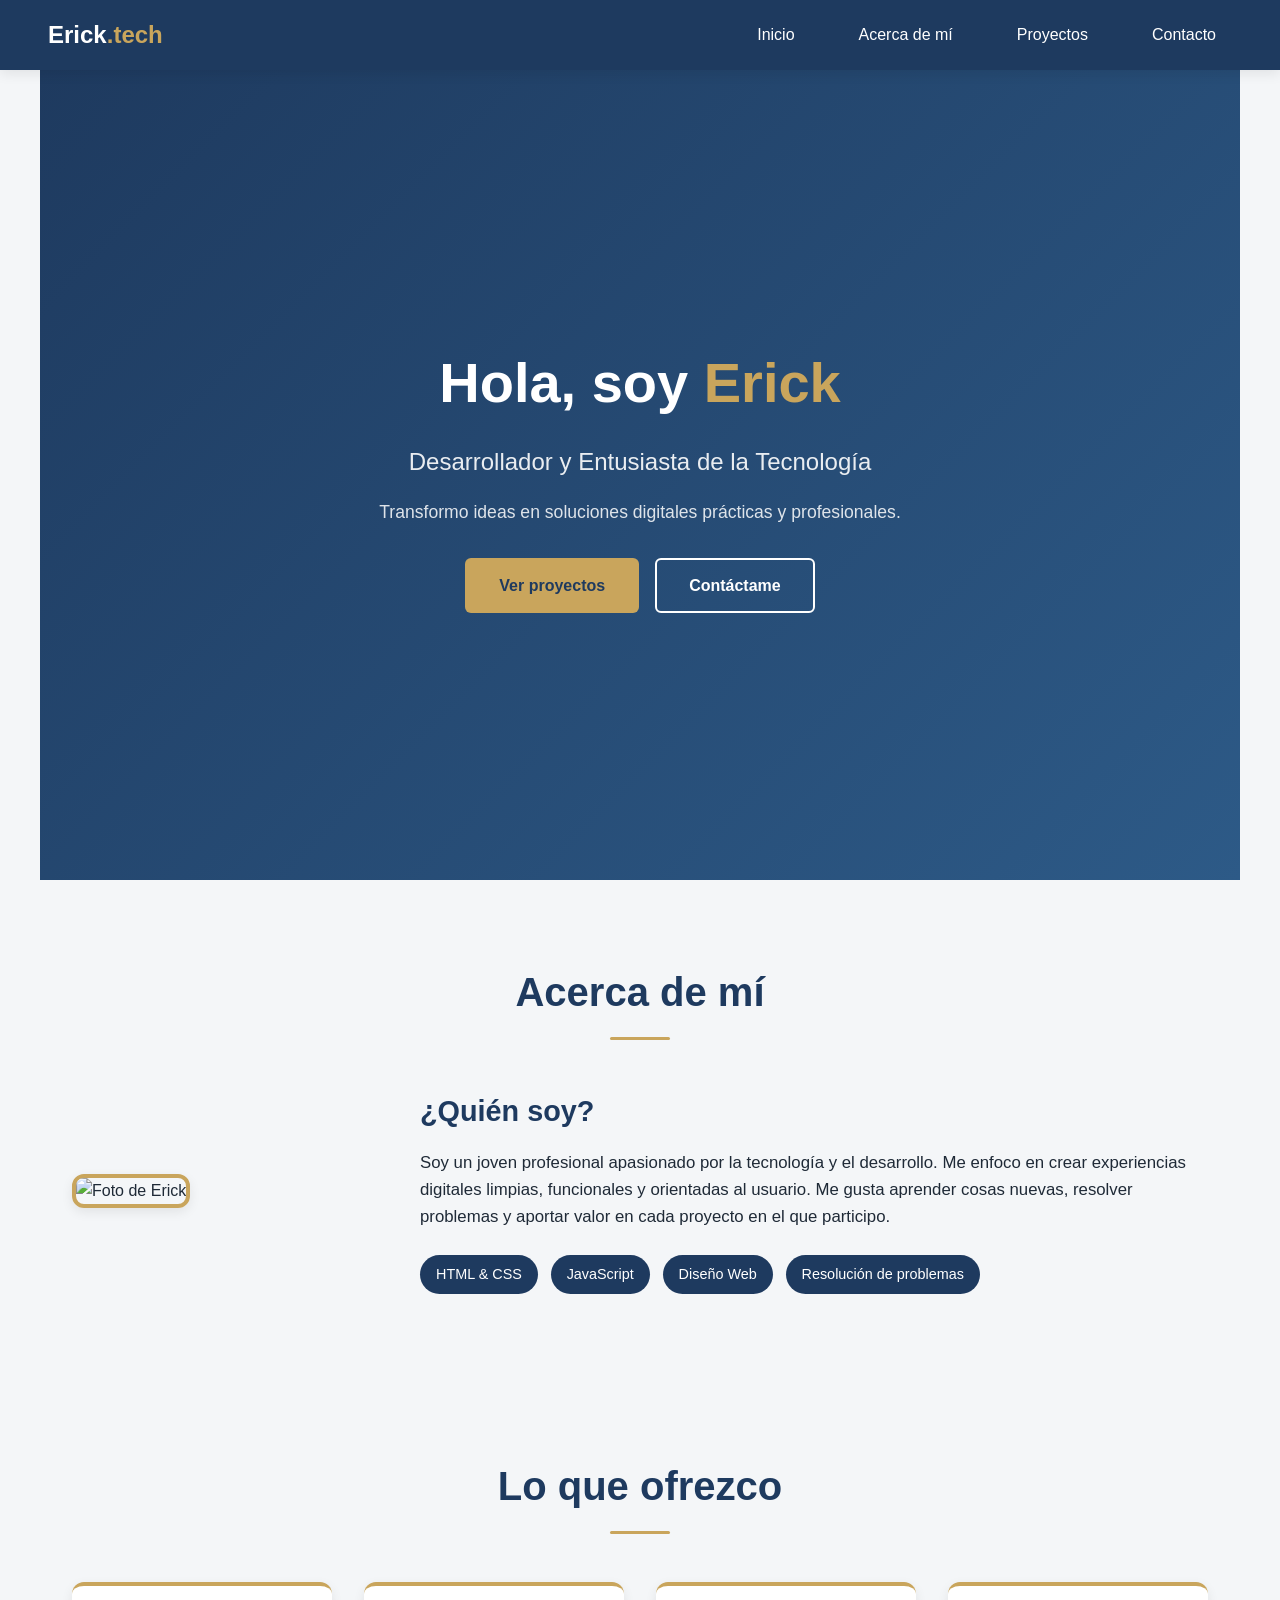
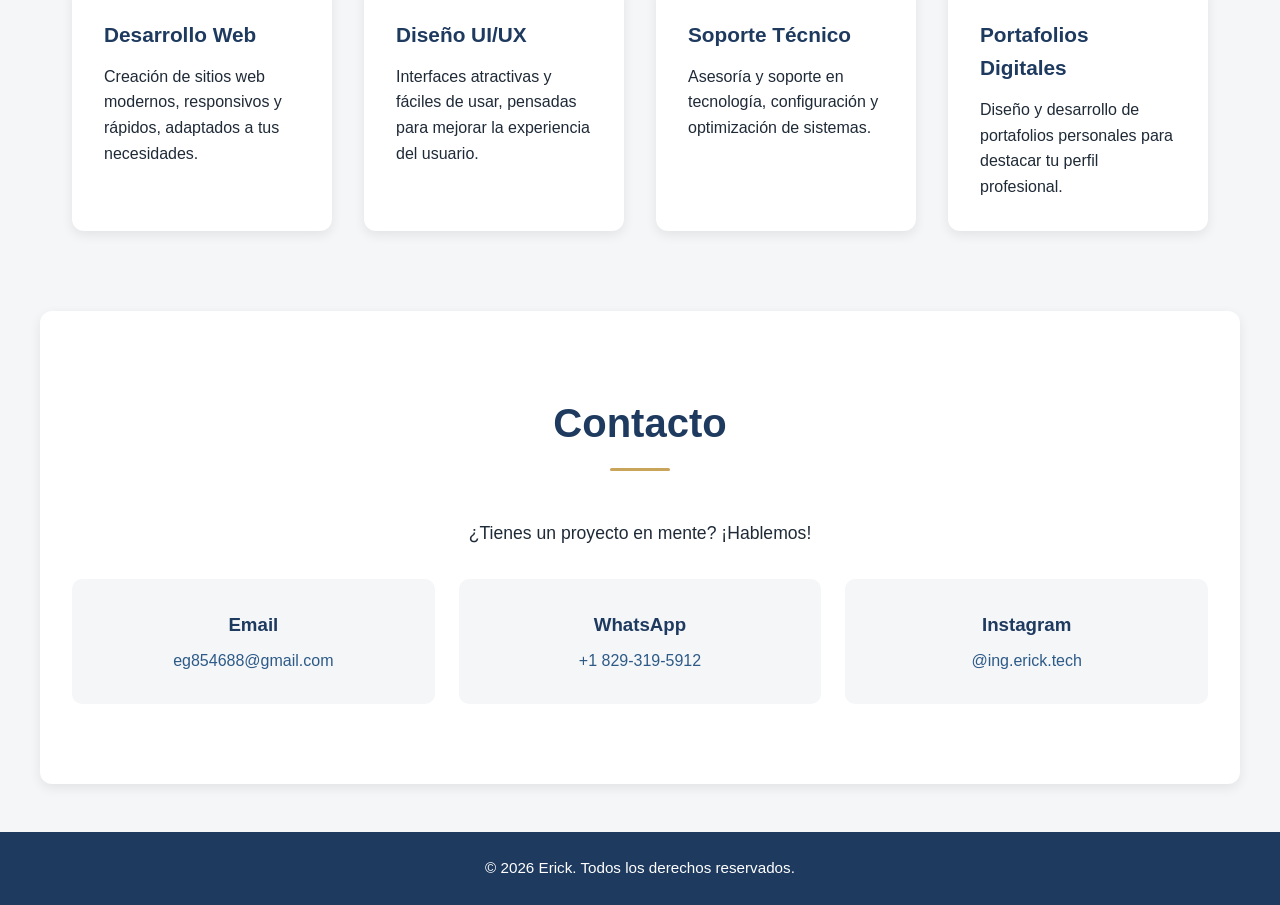
==== index.html @ cdd1d6f6 "primer commit" ====
<!DOCTYPE html>
<html lang="es">
<head>
    <meta charset="UTF-8">
    <meta name="viewport" content="width=device-width, initial-scale=1.0">
    <title>Erick | Portafolio Digital</title>
    <link rel="stylesheet" href="styles.css">
</head>
<body>
    <!-- Barra de navegación -->
    <header class="navbar">
        <div class="logo">Erick<span>.tech</span></div>
        <nav>
            <ul class="nav-links">
                <li><a href="#inicio">Inicio</a></li>
                <li><a href="#sobre-mi">Acerca de mí</a></li>
                <li><a href="#proyectos">Proyectos</a></li>
                <li><a href="#contacto">Contacto</a></li>
            </ul>
        </nav>
    </header>

    <!-- Sección Inicio -->
    <section id="inicio" class="hero">
        <div class="hero-content">
            <h1>Hola, soy <span class="highlight">Erick</span></h1>
            <h2>Desarrollador y Entusiasta de la Tecnología</h2>
            <p>Transformo ideas en soluciones digitales prácticas y profesionales.</p>
            <div class="hero-buttons">
                <a href="#proyectos" class="btn btn-primary">Ver proyectos</a>
                <a href="#contacto" class="btn btn-secondary">Contáctame</a>
            </div>
        </div>
    </section>

    <!-- Sección Acerca de mí -->
    <section id="sobre-mi" class="about">
        <h2 class="section-title">Acerca de mí</h2>
        <div class="about-container">
            <div class="about-photo">
                <img src="imagenes/DSC01850 copia.jpg.jpeg" alt="Foto de Erick">
            </div>
            <div class="about-text">
                <h3>¿Quién soy?</h3>
                <p>
                    Soy un joven profesional apasionado por la tecnología y el desarrollo.
                    Me enfoco en crear experiencias digitales limpias, funcionales y
                    orientadas al usuario. Me gusta aprender cosas nuevas, resolver
                    problemas y aportar valor en cada proyecto en el que participo.
                </p>
                <ul class="skills">
                    <li>HTML & CSS</li>
                    <li>JavaScript</li>
                    <li>Diseño Web</li>
                    <li>Resolución de problemas</li>
                </ul>
            </div>
        </div>
    </section>

    <!-- Sección Proyectos / Servicios -->
    <section id="proyectos" class="projects">
        <h2 class="section-title">Lo que ofrezco</h2>
        <div class="projects-grid">
            <div class="project-card">
                <h3>Desarrollo Web</h3>
                <p>Creación de sitios web modernos, responsivos y rápidos, adaptados a tus necesidades.</p>
            </div>
            <div class="project-card">
                <h3>Diseño UI/UX</h3>
                <p>Interfaces atractivas y fáciles de usar, pensadas para mejorar la experiencia del usuario.</p>
            </div>
            <div class="project-card">
                <h3>Soporte Técnico</h3>
                <p>Asesoría y soporte en tecnología, configuración y optimización de sistemas.</p>
            </div>
            <div class="project-card">
                <h3>Portafolios Digitales</h3>
                <p>Diseño y desarrollo de portafolios personales para destacar tu perfil profesional.</p>
            </div>
        </div>
    </section>

    <!-- Sección Contacto -->
    <section id="contacto" class="contact">
        <h2 class="section-title">Contacto</h2>
        <p class="contact-intro">¿Tienes un proyecto en mente? ¡Hablemos!</p>
        <div class="contact-grid">
            <a href="mailto:eg854688@gmail.com" class="contact-card">
                <h3>Email</h3>
                <p>eg854688@gmail.com</p>
            </a>
            <a href="https://wa.me/18293195912" target="_blank" class="contact-card">
                <h3>WhatsApp</h3>
                <p>+1 829-319-5912</p>
            </a>
            <a href="https://instagram.com/ing.erick.tech" target="_blank" class="contact-card">
                <h3>Instagram</h3>
                <p>@ing.erick.tech</p>
            </a>
        </div>
    </section>

    <footer class="footer">
        <p>&copy; 2026 Erick. Todos los derechos reservados.</p>
    </footer>
</body>
</html>
---- styles.css ----
/* ===== Reset y base ===== */
* {
    margin: 0;
    padding: 0;
    box-sizing: border-box;
}

:root {
    --color-primario: #1e3a5f;     /* Azul profundo */
    --color-secundario: #2d5a87;   /* Azul medio */
    --color-acento: #c9a55c;       /* Dorado elegante */
    --color-fondo: #f4f6f8;        /* Gris muy claro */
    --color-texto: #1f2a37;        /* Gris oscuro */
    --color-texto-claro: #ffffff;
    --color-tarjeta: #ffffff;
    --sombra: 0 4px 12px rgba(0, 0, 0, 0.08);
    --sombra-hover: 0 8px 20px rgba(0, 0, 0, 0.15);
    --transicion: all 0.3s ease;
}

body {
    font-family: 'Segoe UI', Tahoma, Geneva, Verdana, sans-serif;
    background-color: var(--color-fondo);
    color: var(--color-texto);
    line-height: 1.6;
    scroll-behavior: smooth;
}

html {
    scroll-behavior: smooth;
}

/* ===== Navbar ===== */
.navbar {
    position: sticky;
    top: 0;
    z-index: 100;
    display: flex;
    justify-content: space-between;
    align-items: center;
    padding: 1rem 3rem;
    background-color: var(--color-primario);
    box-shadow: var(--sombra);
}

.logo {
    font-size: 1.5rem;
    font-weight: bold;
    color: var(--color-texto-claro);
}

.logo span {
    color: var(--color-acento);
}

.nav-links {
    display: flex;
    list-style: none;
    gap: 2rem;
}

.nav-links a {
    color: var(--color-texto-claro);
    text-decoration: none;
    font-weight: 500;
    padding: 0.5rem 1rem;
    border-radius: 6px;
    transition: var(--transicion);
}

.nav-links a:hover {
    background-color: var(--color-secundario);
    color: var(--color-acento);
}

/* ===== Hero ===== */
.hero {
    min-height: 90vh;
    display: flex;
    align-items: center;
    justify-content: center;
    padding: 2rem;
    background: linear-gradient(135deg, var(--color-primario) 0%, var(--color-secundario) 100%);
    color: var(--color-texto-claro);
    text-align: center;
}

.hero-content h1 {
    font-size: 3.5rem;
    margin-bottom: 1rem;
}

.highlight {
    color: var(--color-acento);
}

.hero-content h2 {
    font-size: 1.5rem;
    font-weight: 400;
    margin-bottom: 1rem;
    opacity: 0.9;
}

.hero-content p {
    font-size: 1.1rem;
    margin-bottom: 2rem;
    opacity: 0.85;
}

.hero-buttons {
    display: flex;
    gap: 1rem;
    justify-content: center;
    flex-wrap: wrap;
}

.btn {
    padding: 0.8rem 2rem;
    border-radius: 6px;
    text-decoration: none;
    font-weight: 600;
    transition: var(--transicion);
    display: inline-block;
    cursor: pointer;
    border: 2px solid transparent;
}

.btn-primary {
    background-color: var(--color-acento);
    color: var(--color-primario);
}

.btn-primary:hover {
    background-color: transparent;
    border-color: var(--color-acento);
    color: var(--color-acento);
}

.btn-secondary {
    background-color: transparent;
    border-color: var(--color-texto-claro);
    color: var(--color-texto-claro);
}

.btn-secondary:hover {
    background-color: var(--color-texto-claro);
    color: var(--color-primario);
}

/* ===== Secciones generales ===== */
section {
    padding: 5rem 2rem;
    max-width: 1200px;
    margin: 0 auto;
}

.section-title {
    font-size: 2.5rem;
    text-align: center;
    margin-bottom: 3rem;
    color: var(--color-primario);
    position: relative;
}

.section-title::after {
    content: '';
    display: block;
    width: 60px;
    height: 3px;
    background-color: var(--color-acento);
    margin: 0.8rem auto 0;
    border-radius: 2px;
}

/* ===== Acerca de mí ===== */
.about-container {
    display: flex;
    gap: 3rem;
    align-items: center;
    flex-wrap: wrap;
    justify-content: center;
}

.about-photo {
    flex: 0 0 300px;
}

.about-photo img {
    width: 100%;
    border-radius: 12px;
    box-shadow: var(--sombra);
    border: 4px solid var(--color-acento);
    transition: var(--transicion);
}

.about-photo img:hover {
    transform: translateY(-5px);
    box-shadow: var(--sombra-hover);
}

.about-text {
    flex: 1;
    min-width: 280px;
}

.about-text h3 {
    font-size: 1.8rem;
    color: var(--color-primario);
    margin-bottom: 1rem;
}

.about-text p {
    margin-bottom: 1.5rem;
    font-size: 1.05rem;
}

.skills {
    list-style: none;
    display: flex;
    flex-wrap: wrap;
    gap: 0.8rem;
}

.skills li {
    background-color: var(--color-primario);
    color: var(--color-texto-claro);
    padding: 0.5rem 1rem;
    border-radius: 20px;
    font-size: 0.9rem;
    font-weight: 500;
}

/* ===== Proyectos ===== */
.projects-grid {
    display: grid;
    grid-template-columns: repeat(auto-fit, minmax(250px, 1fr));
    gap: 2rem;
}

.project-card {
    background-color: var(--color-tarjeta);
    padding: 2rem;
    border-radius: 12px;
    box-shadow: var(--sombra);
    transition: var(--transicion);
    border-top: 4px solid var(--color-acento);
}

.project-card:hover {
    transform: translateY(-8px);
    box-shadow: var(--sombra-hover);
}

.project-card h3 {
    color: var(--color-primario);
    margin-bottom: 0.8rem;
    font-size: 1.3rem;
}

/* ===== Contacto ===== */
.contact {
    background-color: var(--color-tarjeta);
    border-radius: 12px;
    box-shadow: var(--sombra);
    margin-bottom: 3rem;
}

.contact-intro {
    text-align: center;
    font-size: 1.1rem;
    margin-bottom: 2rem;
    color: var(--color-texto);
}

.contact-grid {
    display: grid;
    grid-template-columns: repeat(auto-fit, minmax(220px, 1fr));
    gap: 1.5rem;
}

.contact-card {
    background-color: var(--color-fondo);
    padding: 1.8rem;
    border-radius: 10px;
    text-align: center;
    text-decoration: none;
    color: var(--color-texto);
    transition: var(--transicion);
    border: 2px solid transparent;
}

.contact-card:hover {
    border-color: var(--color-acento);
    transform: translateY(-4px);
    background-color: var(--color-tarjeta);
}

.contact-card h3 {
    color: var(--color-primario);
    margin-bottom: 0.5rem;
}

.contact-card p {
    color: var(--color-secundario);
    font-weight: 500;
    word-break: break-word;
}

/* ===== Footer ===== */
.footer {
    background-color: var(--color-primario);
    color: var(--color-texto-claro);
    text-align: center;
    padding: 1.5rem;
    font-size: 0.95rem;
}

/* ===== Responsive ===== */
@media (max-width: 768px) {
    .navbar {
        flex-direction: column;
        padding: 1rem;
        gap: 1rem;
    }

    .nav-links {
        gap: 1rem;
        flex-wrap: wrap;
        justify-content: center;
    }

    .hero-content h1 {
        font-size: 2.2rem;
    }

    .hero-content h2 {
        font-size: 1.2rem;
    }

    .section-title {
        font-size: 2rem;
    }

    .about-container {
        flex-direction: column;
        text-align: center;
    }

    .skills {
        justify-content: center;
    }

    section {
        padding: 3rem 1.5rem;
    }
}
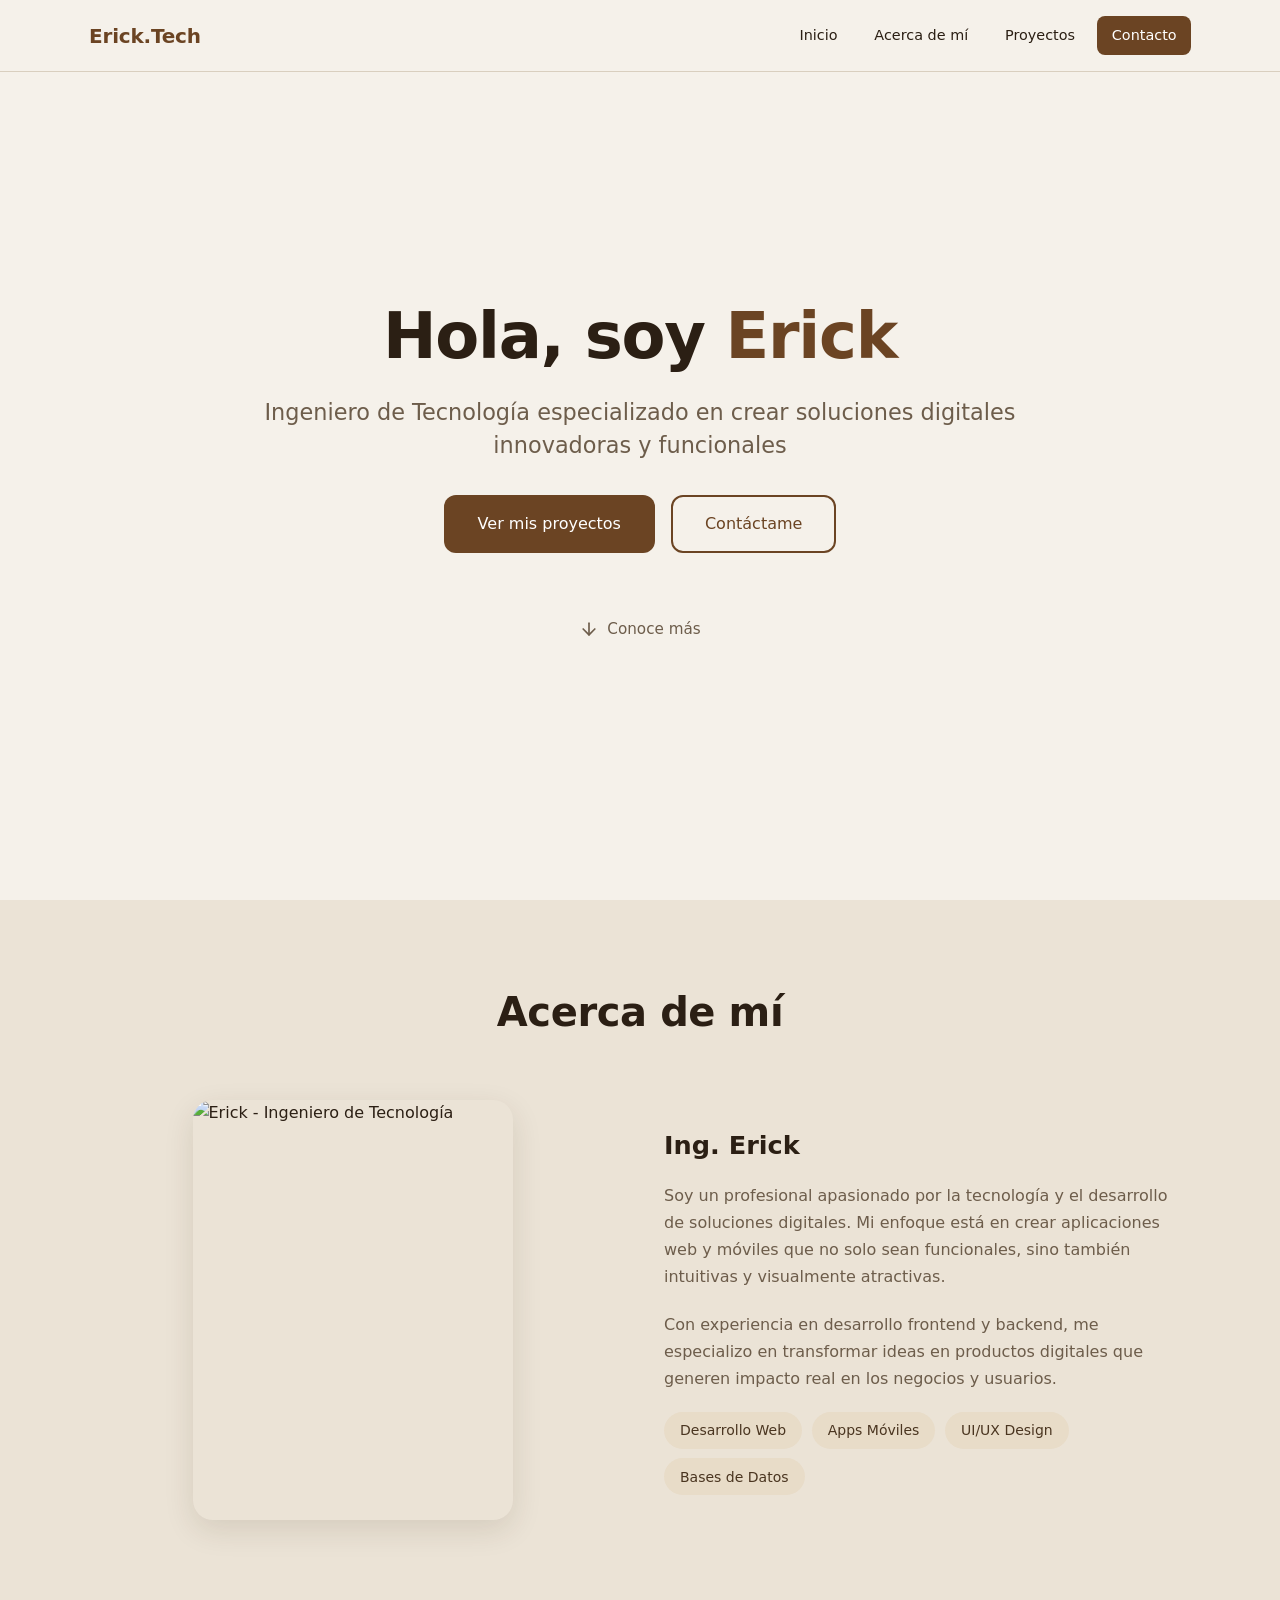
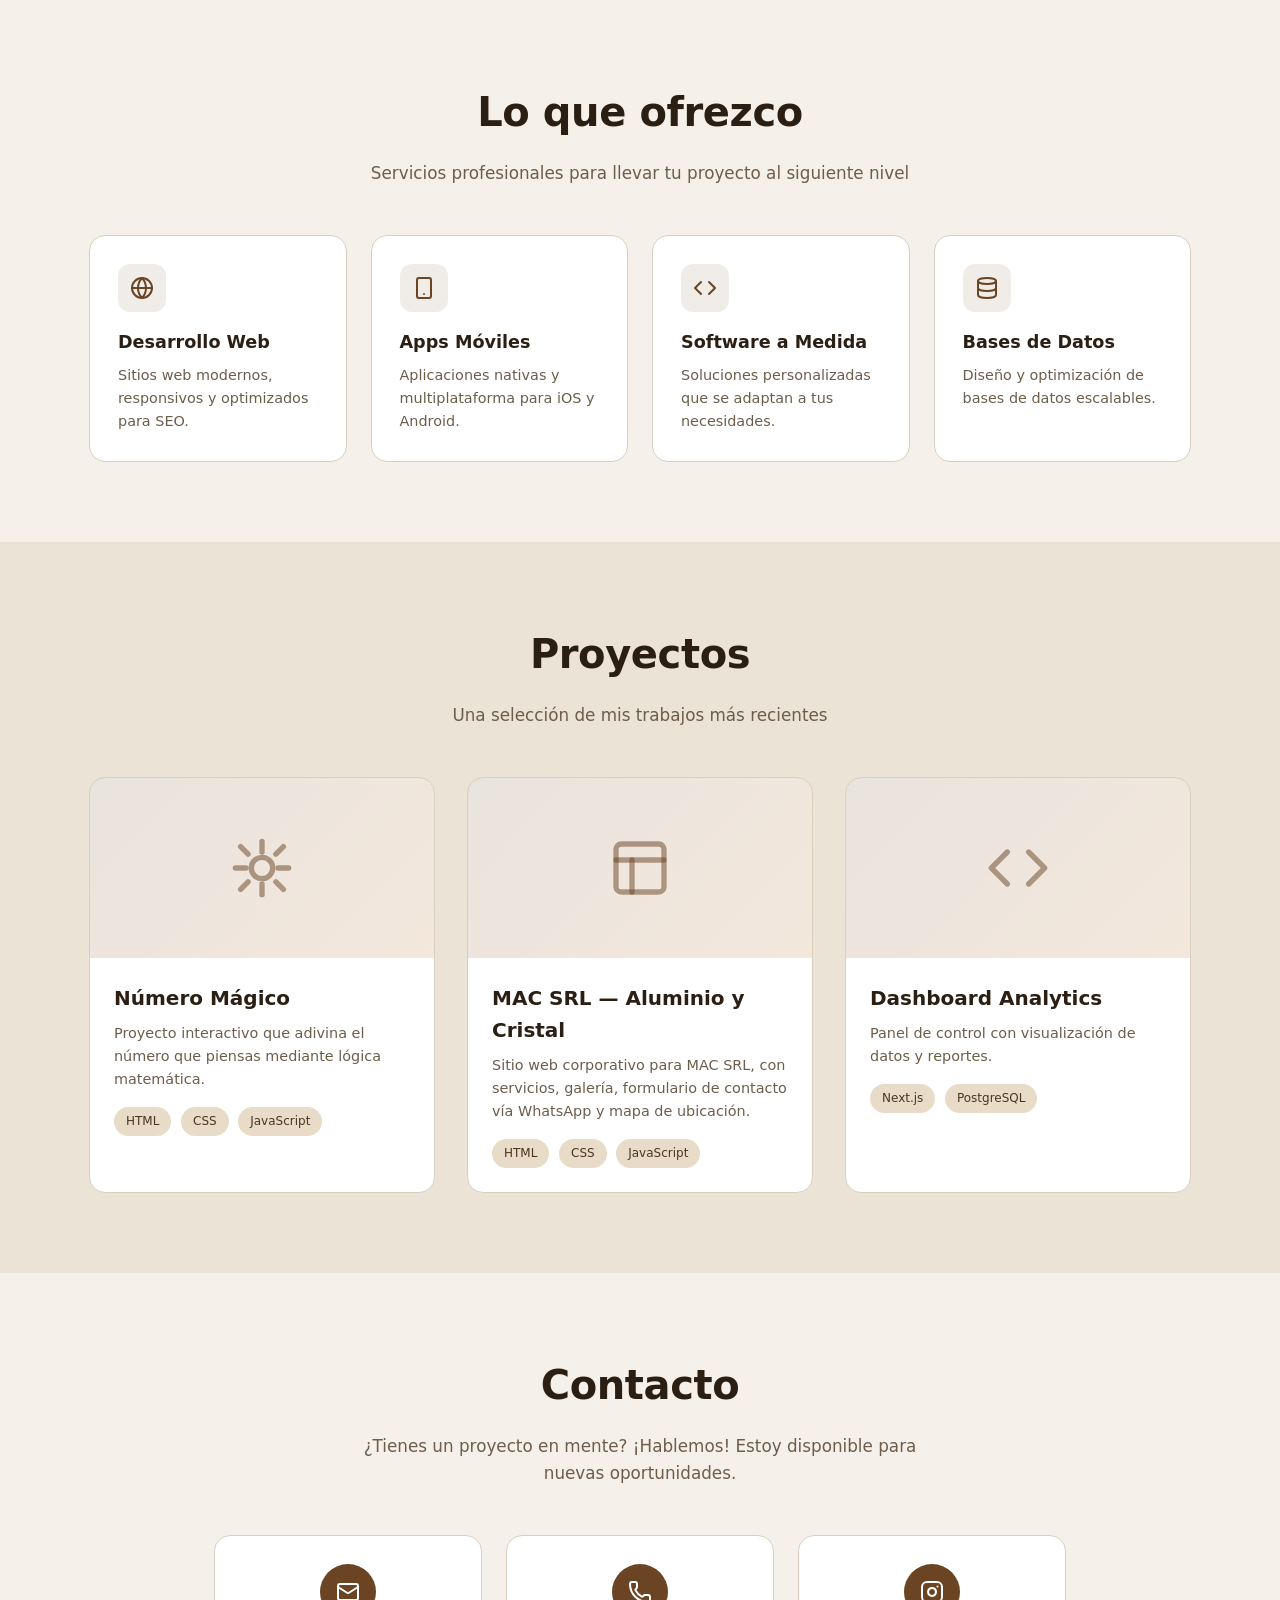
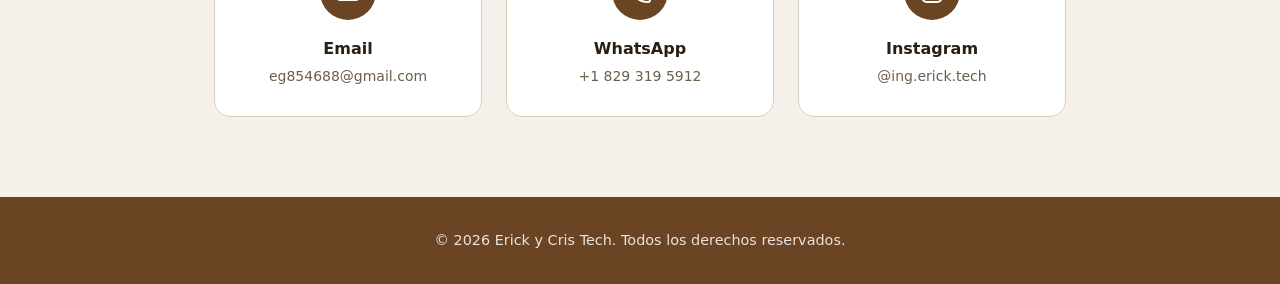
==== commit 328b8b82: "ignorar pagina y actualizacion" ====
--- a/index.html
+++ b/index.html
@@ -3,106 +3,187 @@
 <head>
     <meta charset="UTF-8">
     <meta name="viewport" content="width=device-width, initial-scale=1.0">
-    <title>Erick | Portafolio Digital</title>
+    <title>Erick Tech | Portafolio</title>
     <link rel="stylesheet" href="styles.css">
 </head>
 <body>
-    <!-- Barra de navegación -->
-    <header class="navbar">
-        <div class="logo">Erick<span>.tech</span></div>
-        <nav>
-            <ul class="nav-links">
-                <li><a href="#inicio">Inicio</a></li>
-                <li><a href="#sobre-mi">Acerca de mí</a></li>
-                <li><a href="#proyectos">Proyectos</a></li>
-                <li><a href="#contacto">Contacto</a></li>
-            </ul>
-        </nav>
-    </header>
 
-    <!-- Sección Inicio -->
+    <!-- ===== NAVBAR ===== -->
+    <nav class="navbar">
+        <div class="nav-container">
+            <span class="logo">Erick.Tech</span>
+            <div class="nav-links">
+                <a href="#inicio">Inicio</a>
+                <a href="#acerca">Acerca de mí</a>
+                <a href="#proyectos">Proyectos</a>
+                <a href="#contacto" class="nav-cta">Contacto</a>
+            </div>
+        </div>
+    </nav>
+
+    <!-- ===== HERO ===== -->
     <section id="inicio" class="hero">
         <div class="hero-content">
-            <h1>Hola, soy <span class="highlight">Erick</span></h1>
-            <h2>Desarrollador y Entusiasta de la Tecnología</h2>
-            <p>Transformo ideas en soluciones digitales prácticas y profesionales.</p>
+            <h1>Hola, soy <span class="primary-text">Erick</span></h1>
+            <p class="hero-sub">Ingeniero de Tecnología especializado en crear soluciones digitales innovadoras y funcionales</p>
             <div class="hero-buttons">
-                <a href="#proyectos" class="btn btn-primary">Ver proyectos</a>
-                <a href="#contacto" class="btn btn-secondary">Contáctame</a>
+                <a href="#proyectos" class="btn btn-primary">Ver mis proyectos</a>
+                <a href="#contacto" class="btn btn-outline">Contáctame</a>
+            </div>
+            <a href="#acerca" class="scroll-down">
+                <svg xmlns="http://www.w3.org/2000/svg" width="20" height="20" viewBox="0 0 24 24" fill="none" stroke="currentColor" stroke-width="2" stroke-linecap="round" stroke-linejoin="round"><path d="M12 5v14"/><path d="m19 12-7 7-7-7"/></svg>
+                Conoce más
+            </a>
+        </div>
+    </section>
+
+    <!-- ===== ACERCA DE MÍ ===== -->
+    <section id="acerca" class="about">
+        <div class="container">
+            <h2 class="section-title">Acerca de mí</h2>
+            <div class="about-grid">
+                <div class="about-photo">
+                    <img src="imagenes/DSC01850 copia.jpg.jpeg" alt="Erick - Ingeniero de Tecnología">
+                </div>
+                <div class="about-text">
+                    <h3>Ing. Erick</h3>
+                    <p>Soy un profesional apasionado por la tecnología y el desarrollo de soluciones digitales. Mi enfoque está en crear aplicaciones web y móviles que no solo sean funcionales, sino también intuitivas y visualmente atractivas.</p>
+                    <p>Con experiencia en desarrollo frontend y backend, me especializo en transformar ideas en productos digitales que generen impacto real en los negocios y usuarios.</p>
+                    <div class="tags">
+                        <span class="tag">Desarrollo Web</span>
+                        <span class="tag">Apps Móviles</span>
+                        <span class="tag">UI/UX Design</span>
+                        <span class="tag">Bases de Datos</span>
+                    </div>
+                </div>
             </div>
         </div>
     </section>
 
-    <!-- Sección Acerca de mí -->
-    <section id="sobre-mi" class="about">
-        <h2 class="section-title">Acerca de mí</h2>
-        <div class="about-container">
-            <div class="about-photo">
-                <img src="imagenes/DSC01850 copia.jpg.jpeg" alt="Foto de Erick">
-            </div>
-            <div class="about-text">
-                <h3>¿Quién soy?</h3>
-                <p>
-                    Soy un joven profesional apasionado por la tecnología y el desarrollo.
-                    Me enfoco en crear experiencias digitales limpias, funcionales y
-                    orientadas al usuario. Me gusta aprender cosas nuevas, resolver
-                    problemas y aportar valor en cada proyecto en el que participo.
-                </p>
-                <ul class="skills">
-                    <li>HTML & CSS</li>
-                    <li>JavaScript</li>
-                    <li>Diseño Web</li>
-                    <li>Resolución de problemas</li>
-                </ul>
+    <!-- ===== LO QUE OFREZCO ===== -->
+    <section class="offer">
+        <div class="container">
+            <h2 class="section-title">Lo que ofrezco</h2>
+            <p class="section-sub">Servicios profesionales para llevar tu proyecto al siguiente nivel</p>
+            <div class="offer-grid">
+                <div class="offer-card">
+                    <div class="offer-icon">
+                        <svg xmlns="http://www.w3.org/2000/svg" width="24" height="24" viewBox="0 0 24 24" fill="none" stroke="currentColor" stroke-width="2" stroke-linecap="round" stroke-linejoin="round"><circle cx="12" cy="12" r="10"/><path d="M12 2a14.5 14.5 0 0 0 0 20 14.5 14.5 0 0 0 0-20"/><path d="M2 12h20"/></svg>
+                    </div>
+                    <h3>Desarrollo Web</h3>
+                    <p>Sitios web modernos, responsivos y optimizados para SEO.</p>
+                </div>
+                <div class="offer-card">
+                    <div class="offer-icon">
+                        <svg xmlns="http://www.w3.org/2000/svg" width="24" height="24" viewBox="0 0 24 24" fill="none" stroke="currentColor" stroke-width="2" stroke-linecap="round" stroke-linejoin="round"><rect width="14" height="20" x="5" y="2" rx="2" ry="2"/><path d="M12 18h.01"/></svg>
+                    </div>
+                    <h3>Apps Móviles</h3>
+                    <p>Aplicaciones nativas y multiplataforma para iOS y Android.</p>
+                </div>
+                <div class="offer-card">
+                    <div class="offer-icon">
+                        <svg xmlns="http://www.w3.org/2000/svg" width="24" height="24" viewBox="0 0 24 24" fill="none" stroke="currentColor" stroke-width="2" stroke-linecap="round" stroke-linejoin="round"><path d="m16 18 6-6-6-6"/><path d="m8 6-6 6 6 6"/></svg>
+                    </div>
+                    <h3>Software a Medida</h3>
+                    <p>Soluciones personalizadas que se adaptan a tus necesidades.</p>
+                </div>
+                <div class="offer-card">
+                    <div class="offer-icon">
+                        <svg xmlns="http://www.w3.org/2000/svg" width="24" height="24" viewBox="0 0 24 24" fill="none" stroke="currentColor" stroke-width="2" stroke-linecap="round" stroke-linejoin="round"><ellipse cx="12" cy="5" rx="9" ry="3"/><path d="M3 5V19A9 3 0 0 0 21 19V5"/><path d="M3 12A9 3 0 0 0 21 12"/></svg>
+                    </div>
+                    <h3>Bases de Datos</h3>
+                    <p>Diseño y optimización de bases de datos escalables.</p>
+                </div>
             </div>
         </div>
     </section>
 
-    <!-- Sección Proyectos / Servicios -->
+    <!-- ===== PROYECTOS ===== -->
     <section id="proyectos" class="projects">
-        <h2 class="section-title">Lo que ofrezco</h2>
-        <div class="projects-grid">
-            <div class="project-card">
-                <h3>Desarrollo Web</h3>
-                <p>Creación de sitios web modernos, responsivos y rápidos, adaptados a tus necesidades.</p>
-            </div>
-            <div class="project-card">
-                <h3>Diseño UI/UX</h3>
-                <p>Interfaces atractivas y fáciles de usar, pensadas para mejorar la experiencia del usuario.</p>
-            </div>
-            <div class="project-card">
-                <h3>Soporte Técnico</h3>
-                <p>Asesoría y soporte en tecnología, configuración y optimización de sistemas.</p>
-            </div>
-            <div class="project-card">
-                <h3>Portafolios Digitales</h3>
-                <p>Diseño y desarrollo de portafolios personales para destacar tu perfil profesional.</p>
+        <div class="container">
+            <h2 class="section-title">Proyectos</h2>
+            <p class="section-sub">Una selección de mis trabajos más recientes</p>
+            <div class="projects-grid">
+                <a href="Numero magico/Numero magico/NumeroMagico.html" target="_blank" rel="noopener noreferrer" class="project-card">
+                    <div class="project-cover">
+                        <svg xmlns="http://www.w3.org/2000/svg" width="64" height="64" viewBox="0 0 24 24" fill="none" stroke="currentColor" stroke-width="2" stroke-linecap="round" stroke-linejoin="round"><path d="M12 2v4"/><path d="m6.8 6.8-2.83-2.83"/><path d="M2 12h4"/><path d="m6.8 17.2-2.83 2.83"/><path d="M12 18v4"/><path d="m17.2 17.2 2.83 2.83"/><path d="M18 12h4"/><path d="m17.2 6.8 2.83-2.83"/><circle cx="12" cy="12" r="4"/></svg>
+                    </div>
+                    <div class="project-body">
+                        <h3>Número Mágico</h3>
+                        <p>Proyecto interactivo que adivina el número que piensas mediante lógica matemática.</p>
+                        <div class="tags">
+                            <span class="tag small">HTML</span>
+                            <span class="tag small">CSS</span>
+                            <span class="tag small">JavaScript</span>
+                        </div>
+                    </div>
+                </a>
+                <a href="Pagina-Web2/Pagina Web2/Pagina-Web2/index.html" target="_blank" rel="noopener noreferrer" class="project-card">
+                    <div class="project-cover">
+                        <svg xmlns="http://www.w3.org/2000/svg" width="64" height="64" viewBox="0 0 24 24" fill="none" stroke="currentColor" stroke-width="2" stroke-linecap="round" stroke-linejoin="round"><rect x="3" y="3" width="18" height="18" rx="2"/><path d="M3 9h18"/><path d="M9 21V9"/></svg>
+                    </div>
+                    <div class="project-body">
+                        <h3>MAC SRL — Aluminio y Cristal</h3>
+                        <p>Sitio web corporativo para MAC SRL, con servicios, galería, formulario de contacto vía WhatsApp y mapa de ubicación.</p>
+                        <div class="tags">
+                            <span class="tag small">HTML</span>
+                            <span class="tag small">CSS</span>
+                            <span class="tag small">JavaScript</span>
+                        </div>
+                    </div>
+                </a>
+                <div class="project-card">
+                    <div class="project-cover">
+                        <svg xmlns="http://www.w3.org/2000/svg" width="64" height="64" viewBox="0 0 24 24" fill="none" stroke="currentColor" stroke-width="2" stroke-linecap="round" stroke-linejoin="round"><path d="m16 18 6-6-6-6"/><path d="m8 6-6 6 6 6"/></svg>
+                    </div>
+                    <div class="project-body">
+                        <h3>Dashboard Analytics</h3>
+                        <p>Panel de control con visualización de datos y reportes.</p>
+                        <div class="tags">
+                            <span class="tag small">Next.js</span>
+                            <span class="tag small">PostgreSQL</span>
+                        </div>
+                    </div>
+                </div>
             </div>
         </div>
     </section>
 
-    <!-- Sección Contacto -->
+    <!-- ===== CONTACTO ===== -->
     <section id="contacto" class="contact">
-        <h2 class="section-title">Contacto</h2>
-        <p class="contact-intro">¿Tienes un proyecto en mente? ¡Hablemos!</p>
-        <div class="contact-grid">
-            <a href="mailto:eg854688@gmail.com" class="contact-card">
-                <h3>Email</h3>
-                <p>eg854688@gmail.com</p>
-            </a>
-            <a href="https://wa.me/18293195912" target="_blank" class="contact-card">
-                <h3>WhatsApp</h3>
-                <p>+1 829-319-5912</p>
-            </a>
-            <a href="https://instagram.com/ing.erick.tech" target="_blank" class="contact-card">
-                <h3>Instagram</h3>
-                <p>@ing.erick.tech</p>
-            </a>
+        <div class="container narrow">
+            <h2 class="section-title">Contacto</h2>
+            <p class="section-sub">¿Tienes un proyecto en mente? ¡Hablemos! Estoy disponible para nuevas oportunidades.</p>
+            <div class="contact-grid">
+                <a href="mailto:eg854688@gmail.com" class="contact-card">
+                    <div class="contact-icon">
+                        <svg xmlns="http://www.w3.org/2000/svg" width="24" height="24" viewBox="0 0 24 24" fill="none" stroke="currentColor" stroke-width="2" stroke-linecap="round" stroke-linejoin="round"><path d="m22 7-8.991 5.727a2 2 0 0 1-2.009 0L2 7"/><rect x="2" y="4" width="20" height="16" rx="2"/></svg>
+                    </div>
+                    <span class="contact-label">Email</span>
+                    <span class="contact-value">eg854688@gmail.com</span>
+                </a>
+                <a href="https://wa.me/18293195912" target="_blank" rel="noopener noreferrer" class="contact-card">
+                    <div class="contact-icon">
+                        <svg xmlns="http://www.w3.org/2000/svg" width="24" height="24" viewBox="0 0 24 24" fill="none" stroke="currentColor" stroke-width="2" stroke-linecap="round" stroke-linejoin="round"><path d="M13.832 16.568a1 1 0 0 0 1.213-.303l.355-.465A2 2 0 0 1 17 15h3a2 2 0 0 1 2 2v3a2 2 0 0 1-2 2A18 18 0 0 1 2 4a2 2 0 0 1 2-2h3a2 2 0 0 1 2 2v3a2 2 0 0 1-.8 1.6l-.468.351a1 1 0 0 0-.292 1.233 14 14 0 0 0 6.392 6.384"/></svg>
+                    </div>
+                    <span class="contact-label">WhatsApp</span>
+                    <span class="contact-value">+1 829 319 5912</span>
+                </a>
+                <a href="https://instagram.com/ing.erick.tech" target="_blank" rel="noopener noreferrer" class="contact-card">
+                    <div class="contact-icon">
+                        <svg xmlns="http://www.w3.org/2000/svg" width="24" height="24" viewBox="0 0 24 24" fill="none" stroke="currentColor" stroke-width="2" stroke-linecap="round" stroke-linejoin="round"><rect width="20" height="20" x="2" y="2" rx="5" ry="5"/><path d="M16 11.37A4 4 0 1 1 12.63 8 4 4 0 0 1 16 11.37z"/><line x1="17.5" x2="17.51" y1="6.5" y2="6.5"/></svg>
+                    </div>
+                    <span class="contact-label">Instagram</span>
+                    <span class="contact-value">@ing.erick.tech</span>
+                </a>
+            </div>
         </div>
     </section>
 
+    <!-- ===== FOOTER ===== -->
     <footer class="footer">
-        <p>&copy; 2026 Erick. Todos los derechos reservados.</p>
+        <p>&copy; 2026 Erick y Cris Tech. Todos los derechos reservados.</p>
     </footer>
+
 </body>
 </html>
--- a/styles.css
+++ b/styles.css
@@ -1,4 +1,7 @@
-/* ===== Reset y base ===== */
+/* ============================================
+   PORTAFOLIO — Paleta cálida inspirada en diseño de referencia
+   ============================================ */
+
 * {
     margin: 0;
     padding: 0;
@@ -6,351 +9,469 @@
 }
 
 :root {
-    --color-primario: #1e3a5f;     /* Azul profundo */
-    --color-secundario: #2d5a87;   /* Azul medio */
-    --color-acento: #c9a55c;       /* Dorado elegante */
-    --color-fondo: #f4f6f8;        /* Gris muy claro */
-    --color-texto: #1f2a37;        /* Gris oscuro */
-    --color-texto-claro: #ffffff;
-    --color-tarjeta: #ffffff;
-    --sombra: 0 4px 12px rgba(0, 0, 0, 0.08);
-    --sombra-hover: 0 8px 20px rgba(0, 0, 0, 0.15);
-    --transicion: all 0.3s ease;
-}
+    /* Paleta cálida (crema + marrón) */
+    --background:        #f5f1ea;   /* fondo general */
+    --muted:             #ebe3d6;   /* fondo secciones alternas */
+    --card:              #ffffff;   /* tarjetas */
+    --border:            #d9cfbf;   /* bordes suaves */
+
+    --primary:           #6b4423;   /* marrón principal */
+    --primary-fg:        #ffffff;
+    --accent:            #c68a4e;   /* acento cálido */
+    --secondary:         #e8dcc8;
+    --secondary-fg:      #4a3520;
+
+    --foreground:        #2b1f14;   /* texto principal */
+    --muted-foreground:  #6d5d4b;   /* texto secundario */
+
+    --radius:            12px;
+    --radius-lg:         16px;
+    --radius-xl:         20px;
+
+    --shadow-sm: 0 1px 2px rgba(60, 40, 20, 0.06);
+    --shadow:    0 4px 12px rgba(60, 40, 20, 0.08);
+    --shadow-lg: 0 10px 30px rgba(60, 40, 20, 0.12);
+
+    --transition: all .25s ease;
+}
+
+html { scroll-behavior: smooth; }
 
 body {
-    font-family: 'Segoe UI', Tahoma, Geneva, Verdana, sans-serif;
-    background-color: var(--color-fondo);
-    color: var(--color-texto);
+    font-family: 'Segoe UI', system-ui, -apple-system, Tahoma, sans-serif;
+    background-color: var(--background);
+    color: var(--foreground);
     line-height: 1.6;
-    scroll-behavior: smooth;
-}
-
-html {
-    scroll-behavior: smooth;
-}
-
-/* ===== Navbar ===== */
+    -webkit-font-smoothing: antialiased;
+}
+
+.container {
+    max-width: 1150px;
+    margin: 0 auto;
+    padding: 0 1.5rem;
+}
+
+.container.narrow {
+    max-width: 900px;
+}
+
+/* ========== NAVBAR ========== */
 .navbar {
-    position: sticky;
+    position: fixed;
     top: 0;
-    z-index: 100;
+    left: 0;
+    right: 0;
+    z-index: 50;
+    background-color: rgba(245, 241, 234, 0.85);
+    backdrop-filter: blur(10px);
+    -webkit-backdrop-filter: blur(10px);
+    border-bottom: 1px solid var(--border);
+}
+
+.nav-container {
+    max-width: 1150px;
+    margin: 0 auto;
+    padding: 1rem 1.5rem;
     display: flex;
     justify-content: space-between;
     align-items: center;
-    padding: 1rem 3rem;
-    background-color: var(--color-primario);
-    box-shadow: var(--sombra);
 }
 
 .logo {
-    font-size: 1.5rem;
-    font-weight: bold;
-    color: var(--color-texto-claro);
-}
-
-.logo span {
-    color: var(--color-acento);
+    font-size: 1.25rem;
+    font-weight: 700;
+    color: var(--primary);
+    letter-spacing: -0.01em;
 }
 
 .nav-links {
     display: flex;
-    list-style: none;
-    gap: 2rem;
+    gap: 0.5rem;
+    align-items: center;
 }
 
 .nav-links a {
-    color: var(--color-texto-claro);
+    padding: 0.5rem 0.9rem;
     text-decoration: none;
+    color: var(--foreground);
+    font-size: 0.9rem;
     font-weight: 500;
-    padding: 0.5rem 1rem;
-    border-radius: 6px;
-    transition: var(--transicion);
+    border-radius: 8px;
+    transition: var(--transition);
 }
 
 .nav-links a:hover {
-    background-color: var(--color-secundario);
-    color: var(--color-acento);
-}
-
-/* ===== Hero ===== */
+    color: var(--accent);
+}
+
+.nav-links a.nav-cta {
+    background-color: var(--primary);
+    color: var(--primary-fg);
+}
+
+.nav-links a.nav-cta:hover {
+    background-color: var(--accent);
+    color: var(--primary-fg);
+}
+
+/* ========== HERO ========== */
 .hero {
-    min-height: 90vh;
-    display: flex;
-    align-items: center;
-    justify-content: center;
-    padding: 2rem;
-    background: linear-gradient(135deg, var(--color-primario) 0%, var(--color-secundario) 100%);
-    color: var(--color-texto-claro);
+    min-height: 100vh;
+    display: flex;
+    align-items: center;
+    justify-content: center;
+    padding: 6rem 1.5rem 3rem;
     text-align: center;
 }
 
-.hero-content h1 {
-    font-size: 3.5rem;
+.hero-content {
+    max-width: 780px;
+}
+
+.hero h1 {
+    font-size: clamp(2.5rem, 6vw, 4rem);
+    font-weight: 800;
+    letter-spacing: -0.02em;
+    line-height: 1.1;
+    margin-bottom: 1.5rem;
+}
+
+.primary-text { color: var(--primary); }
+
+.hero-sub {
+    font-size: clamp(1.1rem, 2vw, 1.4rem);
+    color: var(--muted-foreground);
+    margin-bottom: 2rem;
+    line-height: 1.5;
+}
+
+.hero-buttons {
+    display: flex;
+    gap: 1rem;
+    justify-content: center;
+    flex-wrap: wrap;
+    margin-bottom: 4rem;
+}
+
+.btn {
+    display: inline-flex;
+    align-items: center;
+    justify-content: center;
+    padding: 0.9rem 2rem;
+    font-weight: 500;
+    font-size: 1rem;
+    border-radius: var(--radius);
+    text-decoration: none;
+    border: 2px solid transparent;
+    cursor: pointer;
+    transition: var(--transition);
+}
+
+.btn-primary {
+    background-color: var(--primary);
+    color: var(--primary-fg);
+}
+
+.btn-primary:hover {
+    background-color: var(--accent);
+}
+
+.btn-outline {
+    background-color: transparent;
+    border-color: var(--primary);
+    color: var(--primary);
+}
+
+.btn-outline:hover {
+    background-color: var(--primary);
+    color: var(--primary-fg);
+}
+
+.scroll-down {
+    display: inline-flex;
+    align-items: center;
+    gap: 0.5rem;
+    color: var(--muted-foreground);
+    text-decoration: none;
+    font-size: 0.95rem;
+    animation: bounce 2s infinite;
+    transition: var(--transition);
+}
+
+.scroll-down:hover { color: var(--accent); }
+
+@keyframes bounce {
+    0%, 100% { transform: translateY(0); }
+    50%      { transform: translateY(-8px); }
+}
+
+/* ========== SECCIONES ========== */
+section {
+    padding: 5rem 0;
+}
+
+.section-title {
+    font-size: clamp(1.8rem, 4vw, 2.5rem);
+    font-weight: 700;
+    text-align: center;
+    color: var(--foreground);
     margin-bottom: 1rem;
-}
-
-.highlight {
-    color: var(--color-acento);
-}
-
-.hero-content h2 {
-    font-size: 1.5rem;
-    font-weight: 400;
-    margin-bottom: 1rem;
-    opacity: 0.9;
-}
-
-.hero-content p {
-    font-size: 1.1rem;
-    margin-bottom: 2rem;
-    opacity: 0.85;
-}
-
-.hero-buttons {
-    display: flex;
-    gap: 1rem;
-    justify-content: center;
-    flex-wrap: wrap;
-}
-
-.btn {
-    padding: 0.8rem 2rem;
-    border-radius: 6px;
-    text-decoration: none;
-    font-weight: 600;
-    transition: var(--transicion);
-    display: inline-block;
-    cursor: pointer;
-    border: 2px solid transparent;
-}
-
-.btn-primary {
-    background-color: var(--color-acento);
-    color: var(--color-primario);
-}
-
-.btn-primary:hover {
-    background-color: transparent;
-    border-color: var(--color-acento);
-    color: var(--color-acento);
-}
-
-.btn-secondary {
-    background-color: transparent;
-    border-color: var(--color-texto-claro);
-    color: var(--color-texto-claro);
-}
-
-.btn-secondary:hover {
-    background-color: var(--color-texto-claro);
-    color: var(--color-primario);
-}
-
-/* ===== Secciones generales ===== */
-section {
-    padding: 5rem 2rem;
-    max-width: 1200px;
-    margin: 0 auto;
-}
-
-.section-title {
-    font-size: 2.5rem;
+    letter-spacing: -0.01em;
+}
+
+.section-sub {
     text-align: center;
-    margin-bottom: 3rem;
-    color: var(--color-primario);
-    position: relative;
-}
-
-.section-title::after {
-    content: '';
-    display: block;
-    width: 60px;
-    height: 3px;
-    background-color: var(--color-acento);
-    margin: 0.8rem auto 0;
-    border-radius: 2px;
-}
-
-/* ===== Acerca de mí ===== */
-.about-container {
-    display: flex;
+    color: var(--muted-foreground);
+    max-width: 600px;
+    margin: 0 auto 3rem;
+    font-size: 1.05rem;
+}
+
+/* ========== ACERCA DE MÍ ========== */
+.about {
+    background-color: var(--muted);
+}
+
+.about .section-title {
+    margin-bottom: 3.5rem;
+}
+
+.about-grid {
+    display: grid;
+    grid-template-columns: repeat(2, 1fr);
     gap: 3rem;
     align-items: center;
-    flex-wrap: wrap;
-    justify-content: center;
 }
 
 .about-photo {
-    flex: 0 0 300px;
+    display: flex;
+    justify-content: center;
 }
 
 .about-photo img {
     width: 100%;
-    border-radius: 12px;
-    box-shadow: var(--sombra);
-    border: 4px solid var(--color-acento);
-    transition: var(--transicion);
-}
-
-.about-photo img:hover {
-    transform: translateY(-5px);
-    box-shadow: var(--sombra-hover);
-}
-
-.about-text {
-    flex: 1;
-    min-width: 280px;
+    max-width: 320px;
+    height: 420px;
+    object-fit: cover;
+    border-radius: var(--radius-xl);
+    box-shadow: var(--shadow-lg);
 }
 
 .about-text h3 {
-    font-size: 1.8rem;
-    color: var(--color-primario);
+    font-size: 1.6rem;
+    font-weight: 700;
+    color: var(--foreground);
     margin-bottom: 1rem;
 }
 
 .about-text p {
-    margin-bottom: 1.5rem;
-    font-size: 1.05rem;
-}
-
-.skills {
-    list-style: none;
+    color: var(--muted-foreground);
+    margin-bottom: 1.25rem;
+    line-height: 1.7;
+}
+
+.tags {
     display: flex;
     flex-wrap: wrap;
-    gap: 0.8rem;
-}
-
-.skills li {
-    background-color: var(--color-primario);
-    color: var(--color-texto-claro);
-    padding: 0.5rem 1rem;
-    border-radius: 20px;
+    gap: 0.6rem;
+    margin-top: 1rem;
+}
+
+.tag {
+    background-color: var(--secondary);
+    color: var(--secondary-fg);
+    padding: 0.45rem 1rem;
+    border-radius: 999px;
+    font-size: 0.875rem;
+    font-weight: 500;
+}
+
+.tag.small {
+    padding: 0.3rem 0.75rem;
+    font-size: 0.75rem;
+}
+
+/* ========== LO QUE OFREZCO ========== */
+.offer-grid {
+    display: grid;
+    grid-template-columns: repeat(4, 1fr);
+    gap: 1.5rem;
+}
+
+.offer-card {
+    background-color: var(--card);
+    border: 1px solid var(--border);
+    border-radius: var(--radius-lg);
+    padding: 1.75rem;
+    transition: var(--transition);
+}
+
+.offer-card:hover {
+    box-shadow: var(--shadow-lg);
+    transform: translateY(-4px);
+}
+
+.offer-icon {
+    width: 48px;
+    height: 48px;
+    border-radius: var(--radius);
+    background-color: rgba(107, 68, 35, 0.1);
+    color: var(--primary);
+    display: flex;
+    align-items: center;
+    justify-content: center;
+    margin-bottom: 1rem;
+}
+
+.offer-card h3 {
+    font-size: 1.1rem;
+    font-weight: 700;
+    color: var(--foreground);
+    margin-bottom: 0.5rem;
+}
+
+.offer-card p {
+    color: var(--muted-foreground);
     font-size: 0.9rem;
-    font-weight: 500;
-}
-
-/* ===== Proyectos ===== */
+}
+
+/* ========== PROYECTOS ========== */
+.projects {
+    background-color: var(--muted);
+}
+
 .projects-grid {
     display: grid;
-    grid-template-columns: repeat(auto-fit, minmax(250px, 1fr));
+    grid-template-columns: repeat(3, 1fr);
     gap: 2rem;
 }
 
 .project-card {
-    background-color: var(--color-tarjeta);
-    padding: 2rem;
-    border-radius: 12px;
-    box-shadow: var(--sombra);
-    transition: var(--transicion);
-    border-top: 4px solid var(--color-acento);
+    display: block;
+    background-color: var(--card);
+    border: 1px solid var(--border);
+    border-radius: var(--radius-lg);
+    overflow: hidden;
+    text-decoration: none;
+    color: inherit;
+    transition: var(--transition);
+}
+
+a.project-card:hover {
+    border-color: var(--primary);
 }
 
 .project-card:hover {
-    transform: translateY(-8px);
-    box-shadow: var(--sombra-hover);
-}
-
-.project-card h3 {
-    color: var(--color-primario);
-    margin-bottom: 0.8rem;
-    font-size: 1.3rem;
-}
-
-/* ===== Contacto ===== */
-.contact {
-    background-color: var(--color-tarjeta);
-    border-radius: 12px;
-    box-shadow: var(--sombra);
-    margin-bottom: 3rem;
-}
-
-.contact-intro {
-    text-align: center;
-    font-size: 1.1rem;
-    margin-bottom: 2rem;
-    color: var(--color-texto);
-}
-
+    box-shadow: var(--shadow-lg);
+    transform: translateY(-4px);
+}
+
+.project-cover {
+    height: 180px;
+    background: linear-gradient(135deg, rgba(107, 68, 35, 0.15), rgba(198, 138, 78, 0.2));
+    display: flex;
+    align-items: center;
+    justify-content: center;
+    color: rgba(107, 68, 35, 0.5);
+}
+
+.project-body {
+    padding: 1.5rem;
+}
+
+.project-body h3 {
+    font-size: 1.25rem;
+    font-weight: 700;
+    color: var(--foreground);
+    margin-bottom: 0.5rem;
+}
+
+.project-body p {
+    color: var(--muted-foreground);
+    font-size: 0.9rem;
+    margin-bottom: 1rem;
+}
+
+/* ========== CONTACTO ========== */
 .contact-grid {
     display: grid;
-    grid-template-columns: repeat(auto-fit, minmax(220px, 1fr));
+    grid-template-columns: repeat(3, 1fr);
     gap: 1.5rem;
 }
 
 .contact-card {
-    background-color: var(--color-fondo);
-    padding: 1.8rem;
-    border-radius: 10px;
+    display: flex;
+    flex-direction: column;
+    align-items: center;
     text-align: center;
+    padding: 1.75rem 1rem;
+    background-color: var(--card);
+    border: 1px solid var(--border);
+    border-radius: var(--radius-lg);
     text-decoration: none;
-    color: var(--color-texto);
-    transition: var(--transicion);
-    border: 2px solid transparent;
+    color: var(--foreground);
+    transition: var(--transition);
 }
 
 .contact-card:hover {
-    border-color: var(--color-acento);
+    border-color: var(--primary);
+    box-shadow: var(--shadow-lg);
     transform: translateY(-4px);
-    background-color: var(--color-tarjeta);
-}
-
-.contact-card h3 {
-    color: var(--color-primario);
-    margin-bottom: 0.5rem;
-}
-
-.contact-card p {
-    color: var(--color-secundario);
-    font-weight: 500;
+}
+
+.contact-icon {
+    width: 56px;
+    height: 56px;
+    border-radius: 50%;
+    background-color: var(--primary);
+    color: var(--primary-fg);
+    display: flex;
+    align-items: center;
+    justify-content: center;
+    margin-bottom: 1rem;
+}
+
+.contact-label {
+    font-weight: 600;
+    color: var(--foreground);
+    margin-bottom: 0.25rem;
+}
+
+.contact-value {
+    font-size: 0.875rem;
+    color: var(--muted-foreground);
     word-break: break-word;
 }
 
-/* ===== Footer ===== */
+/* ========== FOOTER ========== */
 .footer {
-    background-color: var(--color-primario);
-    color: var(--color-texto-claro);
+    background-color: var(--primary);
+    color: var(--primary-fg);
     text-align: center;
-    padding: 1.5rem;
-    font-size: 0.95rem;
-}
-
-/* ===== Responsive ===== */
-@media (max-width: 768px) {
-    .navbar {
-        flex-direction: column;
-        padding: 1rem;
-        gap: 1rem;
-    }
-
-    .nav-links {
-        gap: 1rem;
-        flex-wrap: wrap;
-        justify-content: center;
-    }
-
-    .hero-content h1 {
-        font-size: 2.2rem;
-    }
-
-    .hero-content h2 {
-        font-size: 1.2rem;
-    }
-
-    .section-title {
-        font-size: 2rem;
-    }
-
-    .about-container {
-        flex-direction: column;
-        text-align: center;
-    }
-
-    .skills {
-        justify-content: center;
-    }
-
-    section {
-        padding: 3rem 1.5rem;
-    }
-}
+    padding: 2rem 1.5rem;
+}
+
+.footer p {
+    font-size: 0.9rem;
+    opacity: 0.85;
+}
+
+/* ========== RESPONSIVE ========== */
+@media (max-width: 900px) {
+    .offer-grid { grid-template-columns: repeat(2, 1fr); }
+    .projects-grid { grid-template-columns: repeat(2, 1fr); }
+    .about-grid { grid-template-columns: 1fr; gap: 2rem; }
+    .contact-grid { grid-template-columns: 1fr; }
+}
+
+@media (max-width: 600px) {
+    .nav-container { padding: 0.9rem 1rem; }
+    .nav-links { gap: 0.15rem; }
+    .nav-links a { padding: 0.4rem 0.6rem; font-size: 0.82rem; }
+    .offer-grid { grid-template-columns: 1fr; }
+    .projects-grid { grid-template-columns: 1fr; }
+    section { padding: 3.5rem 0; }
+    .hero { padding-top: 7rem; }
+    .hero-buttons { flex-direction: column; align-items: stretch; }
+    .btn { width: 100%; }
+}
